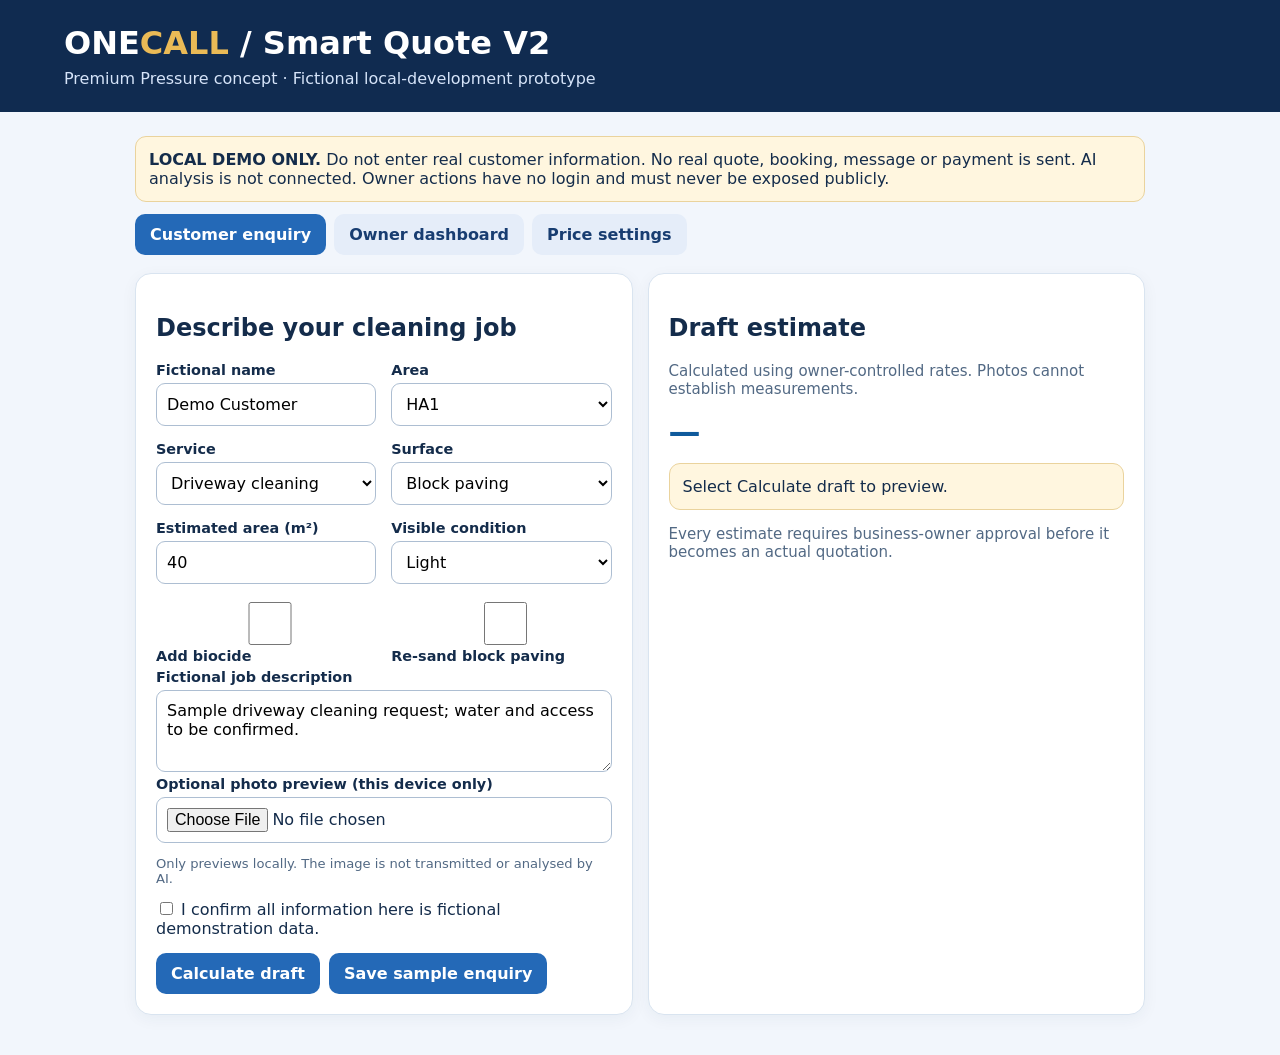
==== prototype/web/index.html @ b8e5b9e5 "Add local API-connected customer and owner demonstration interface" ====
<!doctype html>
<html lang="en-GB"><head><meta charset="utf-8"><meta name="viewport" content="width=device-width,initial-scale=1"><title>ONECALL — Local Smart Quote V2</title>
<style>
:root{font-family:system-ui,-apple-system,Segoe UI,sans-serif;background:#f2f6fc;color:#142c4b}*{box-sizing:border-box}body{margin:0}header{background:#102b50;color:white;padding:24px 5vw}h1{margin:0}header p{margin:7px 0 0;color:#d6e4f9}.wrap{max-width:1040px;margin:24px auto;padding:0 15px}nav{display:flex;gap:8px;margin-bottom:18px;flex-wrap:wrap}button{border:0;background:#2469b7;color:white;font:inherit;font-weight:650;border-radius:10px;padding:11px 15px;cursor:pointer}button.secondary{background:#e5edf9;color:#183d71}button.warn{background:#915346}button:focus-visible,input:focus-visible,select:focus-visible,textarea:focus-visible{outline:3px solid #ebb94d;outline-offset:2px}button[disabled]{opacity:.5;cursor:not-allowed}.card{background:white;border:1px solid #d9e4f0;border-radius:16px;padding:20px;margin:0 0 16px;box-shadow:0 4px 16px #1736540d}.grid{display:grid;grid-template-columns:repeat(2,minmax(0,1fr));gap:15px}.field label{font-size:.9rem;font-weight:700;display:block;margin-bottom:5px}.field input,.field select,.field textarea{width:100%;min-height:43px;padding:10px;border:1px solid #adbed2;border-radius:9px;font:inherit;background:white}.field textarea{min-height:82px}.muted{color:#526984;font-size:.94rem}.notice{background:#fff6df;border:1px solid #ead39d;border-radius:11px;padding:13px;margin:12px 0}.total{font-size:2rem;font-weight:900;color:#0f5a9c}.actions{display:flex;gap:9px;flex-wrap:wrap;align-items:center}.hidden{display:none}.line{display:flex;justify-content:space-between;border-bottom:1px solid #e6edf5;padding:8px 0;gap:10px}.small{font-size:.82rem}.positive{color:#17613d}.error{color:#a72525}.pill{display:inline-block;background:#e2ecf9;border-radius:20px;padding:3px 9px;font-size:.82rem}.rules{display:grid;grid-template-columns:repeat(3,minmax(0,1fr));gap:12px}@media(max-width:700px){.grid,.rules{grid-template-columns:1fr}header{padding:18px}} 
</style></head><body><header><h1>ONE<span style="color:#eaba56">CALL</span> / Smart Quote V2</h1><p>Premium Pressure concept · Fictional local-development prototype</p></header>
<main class="wrap">
<div class="notice"><b>LOCAL DEMO ONLY.</b> Do not enter real customer information. No real quote, booking, message or payment is sent. AI analysis is not connected. Owner actions have no login and must never be exposed publicly.</div>
<nav><button id="showCustomer">Customer enquiry</button><button id="showOwner" class="secondary">Owner dashboard</button><button id="showRules" class="secondary">Price settings</button></nav>
<section id="customer"><div class="grid"><div class="card"><h2>Describe your cleaning job</h2><form id="jobForm">
<div class="grid">
<div class="field"><label for="name">Fictional name</label><input id="name" value="Demo Customer" maxlength="60" required></div>
<div class="field"><label for="postcode">Area</label><select id="postcode"><option>HA1</option><option>HA2</option><option>HA3</option><option>HA5</option><option>UB5</option></select></div>
<div class="field"><label for="service">Service</label><select id="service"><option value="driveway">Driveway cleaning</option><option value="patio">Patio cleaning</option></select></div>
<div class="field"><label for="surface">Surface</label><select id="surface"><option value="block_paving">Block paving</option><option value="concrete">Concrete</option><option value="patio_slabs">Patio slabs</option><option value="other">Other / unsure</option></select></div>
<div class="field"><label for="area">Estimated area (m²)</label><input id="area" type="number" min="1" max="2000" step=".01" value="40" required></div>
<div class="field"><label for="condition">Visible condition</label><select id="condition"><option value="light">Light</option><option value="moderate">Moderate</option><option value="heavy">Heavy</option></select></div>
<div class="field"><label><input id="biocide" type="checkbox"> Add biocide</label></div>
<div class="field"><label><input id="resanding" type="checkbox"> Re-sand block paving</label></div></div>
<div class="field"><label for="description">Fictional job description</label><textarea id="description" maxlength="1000" required>Sample driveway cleaning request; water and access to be confirmed.</textarea></div>
<div class="field"><label for="photo">Optional photo preview (this device only)</label><input id="photo" type="file" accept="image/*"><p class="muted small">Only previews locally. The image is not transmitted or analysed by AI.</p><img id="photoPreview" alt="Local photo preview" class="hidden" style="max-width:100%;max-height:180px"></div>
<label><input id="fictional" type="checkbox" required> I confirm all information here is fictional demonstration data.</label>
<div class="actions" style="margin-top:15px"><button type="button" id="estimateBtn">Calculate draft</button><button type="submit">Save sample enquiry</button></div></form></div>
<div class="card"><h2>Draft estimate</h2><p class="muted">Calculated using owner-controlled rates. Photos cannot establish measurements.</p><div id="quoteTotal" class="total">—</div><div id="lines"></div><div id="flags" class="notice">Select Calculate draft to preview.</div><p class="muted">Every estimate requires business-owner approval before it becomes an actual quotation.</p></div></div></section>
<section id="owner" class="hidden"><div class="card"><h2>Owner review (simulation)</h2><p class="muted">All records are fictional and remain in the local SQLite demo database.</p><button type="button" id="refresh">Refresh enquiries</button><div id="enquiries"></div></div></section>
<section id="rules" class="hidden"><div class="card"><h2>Business pricing settings</h2><p class="muted">These are example rates. Changing them affects new draft estimates, not existing saved snapshots.</p><form id="ratesForm"><div id="rateFields" class="rules"></div><label><input type="checkbox" id="vat_enabled"> Apply VAT</label><div class="actions" style="margin-top:16px"><button type="submit">Save demonstration rates</button></div></form></div></section>
<p id="message" role="status" aria-live="polite"></p></main><script src="/app.js" defer></script></body></html>
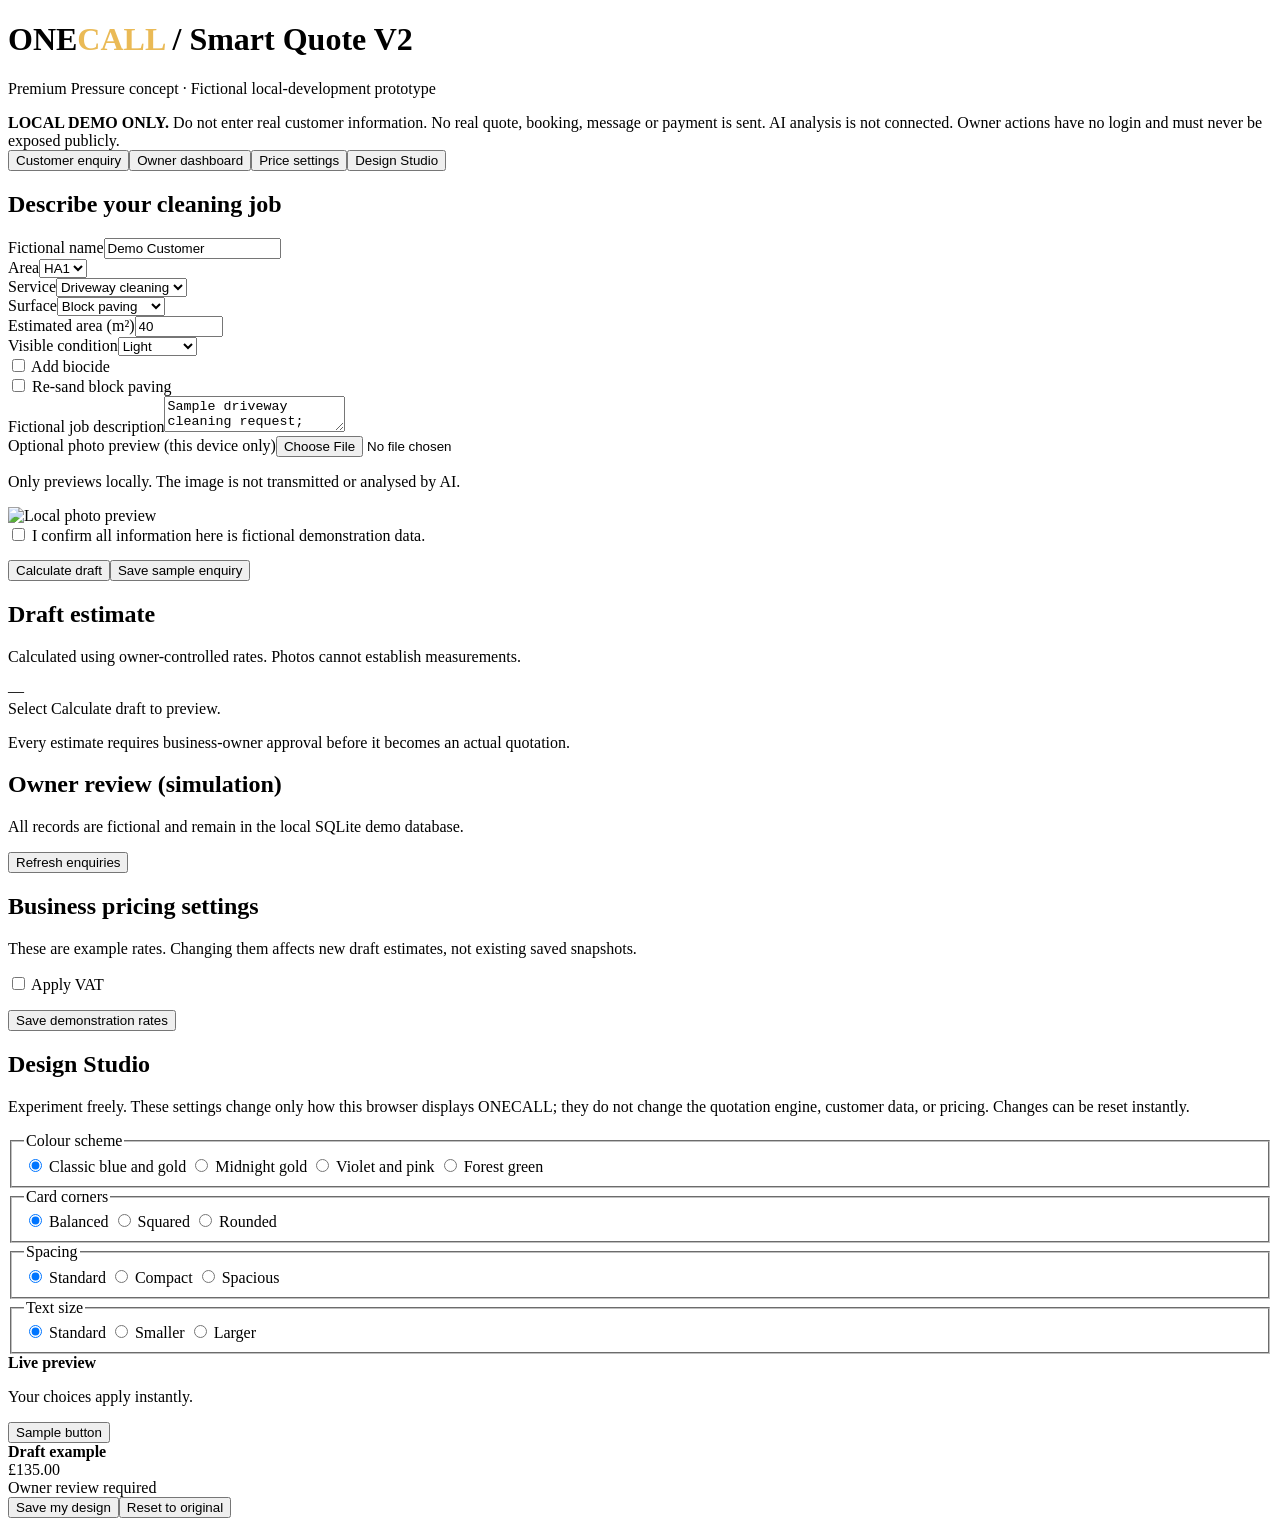
==== commit 38a9260d: "Add editable Design Studio, move appearance to modular stylesheet" ====
--- a/prototype/web/index.html
+++ b/prototype/web/index.html
@@ -1,11 +1,9 @@
 <!doctype html>
 <html lang="en-GB"><head><meta charset="utf-8"><meta name="viewport" content="width=device-width,initial-scale=1"><title>ONECALL — Local Smart Quote V2</title>
-<style>
-:root{font-family:system-ui,-apple-system,Segoe UI,sans-serif;background:#f2f6fc;color:#142c4b}*{box-sizing:border-box}body{margin:0}header{background:#102b50;color:white;padding:24px 5vw}h1{margin:0}header p{margin:7px 0 0;color:#d6e4f9}.wrap{max-width:1040px;margin:24px auto;padding:0 15px}nav{display:flex;gap:8px;margin-bottom:18px;flex-wrap:wrap}button{border:0;background:#2469b7;color:white;font:inherit;font-weight:650;border-radius:10px;padding:11px 15px;cursor:pointer}button.secondary{background:#e5edf9;color:#183d71}button.warn{background:#915346}button:focus-visible,input:focus-visible,select:focus-visible,textarea:focus-visible{outline:3px solid #ebb94d;outline-offset:2px}button[disabled]{opacity:.5;cursor:not-allowed}.card{background:white;border:1px solid #d9e4f0;border-radius:16px;padding:20px;margin:0 0 16px;box-shadow:0 4px 16px #1736540d}.grid{display:grid;grid-template-columns:repeat(2,minmax(0,1fr));gap:15px}.field label{font-size:.9rem;font-weight:700;display:block;margin-bottom:5px}.field input,.field select,.field textarea{width:100%;min-height:43px;padding:10px;border:1px solid #adbed2;border-radius:9px;font:inherit;background:white}.field textarea{min-height:82px}.muted{color:#526984;font-size:.94rem}.notice{background:#fff6df;border:1px solid #ead39d;border-radius:11px;padding:13px;margin:12px 0}.total{font-size:2rem;font-weight:900;color:#0f5a9c}.actions{display:flex;gap:9px;flex-wrap:wrap;align-items:center}.hidden{display:none}.line{display:flex;justify-content:space-between;border-bottom:1px solid #e6edf5;padding:8px 0;gap:10px}.small{font-size:.82rem}.positive{color:#17613d}.error{color:#a72525}.pill{display:inline-block;background:#e2ecf9;border-radius:20px;padding:3px 9px;font-size:.82rem}.rules{display:grid;grid-template-columns:repeat(3,minmax(0,1fr));gap:12px}@media(max-width:700px){.grid,.rules{grid-template-columns:1fr}header{padding:18px}} 
-</style></head><body><header><h1>ONE<span style="color:#eaba56">CALL</span> / Smart Quote V2</h1><p>Premium Pressure concept · Fictional local-development prototype</p></header>
+<link rel="stylesheet" href="/styles.css"></head><body><header><h1>ONE<span style="color:#eaba56">CALL</span> / Smart Quote V2</h1><p>Premium Pressure concept · Fictional local-development prototype</p></header>
 <main class="wrap">
 <div class="notice"><b>LOCAL DEMO ONLY.</b> Do not enter real customer information. No real quote, booking, message or payment is sent. AI analysis is not connected. Owner actions have no login and must never be exposed publicly.</div>
-<nav><button id="showCustomer">Customer enquiry</button><button id="showOwner" class="secondary">Owner dashboard</button><button id="showRules" class="secondary">Price settings</button></nav>
+<nav><button id="showCustomer">Customer enquiry</button><button id="showOwner" class="secondary">Owner dashboard</button><button id="showRules" class="secondary">Price settings</button><button id="showAppearance" class="secondary">Design Studio</button></nav>
 <section id="customer"><div class="grid"><div class="card"><h2>Describe your cleaning job</h2><form id="jobForm">
 <div class="grid">
 <div class="field"><label for="name">Fictional name</label><input id="name" value="Demo Customer" maxlength="60" required></div>
@@ -23,4 +21,31 @@
 <div class="card"><h2>Draft estimate</h2><p class="muted">Calculated using owner-controlled rates. Photos cannot establish measurements.</p><div id="quoteTotal" class="total">—</div><div id="lines"></div><div id="flags" class="notice">Select Calculate draft to preview.</div><p class="muted">Every estimate requires business-owner approval before it becomes an actual quotation.</p></div></div></section>
 <section id="owner" class="hidden"><div class="card"><h2>Owner review (simulation)</h2><p class="muted">All records are fictional and remain in the local SQLite demo database.</p><button type="button" id="refresh">Refresh enquiries</button><div id="enquiries"></div></div></section>
 <section id="rules" class="hidden"><div class="card"><h2>Business pricing settings</h2><p class="muted">These are example rates. Changing them affects new draft estimates, not existing saved snapshots.</p><form id="ratesForm"><div id="rateFields" class="rules"></div><label><input type="checkbox" id="vat_enabled"> Apply VAT</label><div class="actions" style="margin-top:16px"><button type="submit">Save demonstration rates</button></div></form></div></section>
-<p id="message" role="status" aria-live="polite"></p></main><script src="/app.js" defer></script></body></html>+<section id="appearance" class="hidden"><div class="card"><h2>Design Studio</h2>
+<p class="muted">Experiment freely. These settings change only how this browser displays ONECALL; they do not change the quotation engine, customer data, or pricing. Changes can be reset instantly.</p>
+<form id="designForm"><div class="appearance-grid">
+<fieldset><legend>Colour scheme</legend>
+<label><input type="radio" name="theme" value="classic" checked> Classic blue and gold</label>
+<label><input type="radio" name="theme" value="midnight"> Midnight gold</label>
+<label><input type="radio" name="theme" value="violet"> Violet and pink</label>
+<label><input type="radio" name="theme" value="forest"> Forest green</label>
+</fieldset>
+<fieldset><legend>Card corners</legend>
+<label><input type="radio" name="shape" value="standard" checked> Balanced</label>
+<label><input type="radio" name="shape" value="square"> Squared</label>
+<label><input type="radio" name="shape" value="soft"> Rounded</label>
+</fieldset>
+<fieldset><legend>Spacing</legend>
+<label><input type="radio" name="density" value="standard" checked> Standard</label>
+<label><input type="radio" name="density" value="compact"> Compact</label>
+<label><input type="radio" name="density" value="spacious"> Spacious</label>
+</fieldset>
+<fieldset><legend>Text size</legend>
+<label><input type="radio" name="type" value="standard" checked> Standard</label>
+<label><input type="radio" name="type" value="small"> Smaller</label>
+<label><input type="radio" name="type" value="large"> Larger</label>
+</fieldset></div>
+<div class="preview-strip"><div class="card"><b>Live preview</b><p class="muted">Your choices apply instantly.</p><button type="button" id="previewButton">Sample button</button></div><div class="card"><b>Draft example</b><div class="total">£135.00</div><span class="pill">Owner review required</span></div></div>
+<div class="actions"><button type="submit">Save my design</button><button type="button" id="resetDesign" class="secondary">Reset to original</button></div>
+<p id="designMessage" role="status" aria-live="polite" class="muted"></p></form></div></section>
+<p id="message" role="status" aria-live="polite"></p></main><script src="/design.js" defer></script><script src="/app.js" defer></script></body></html>
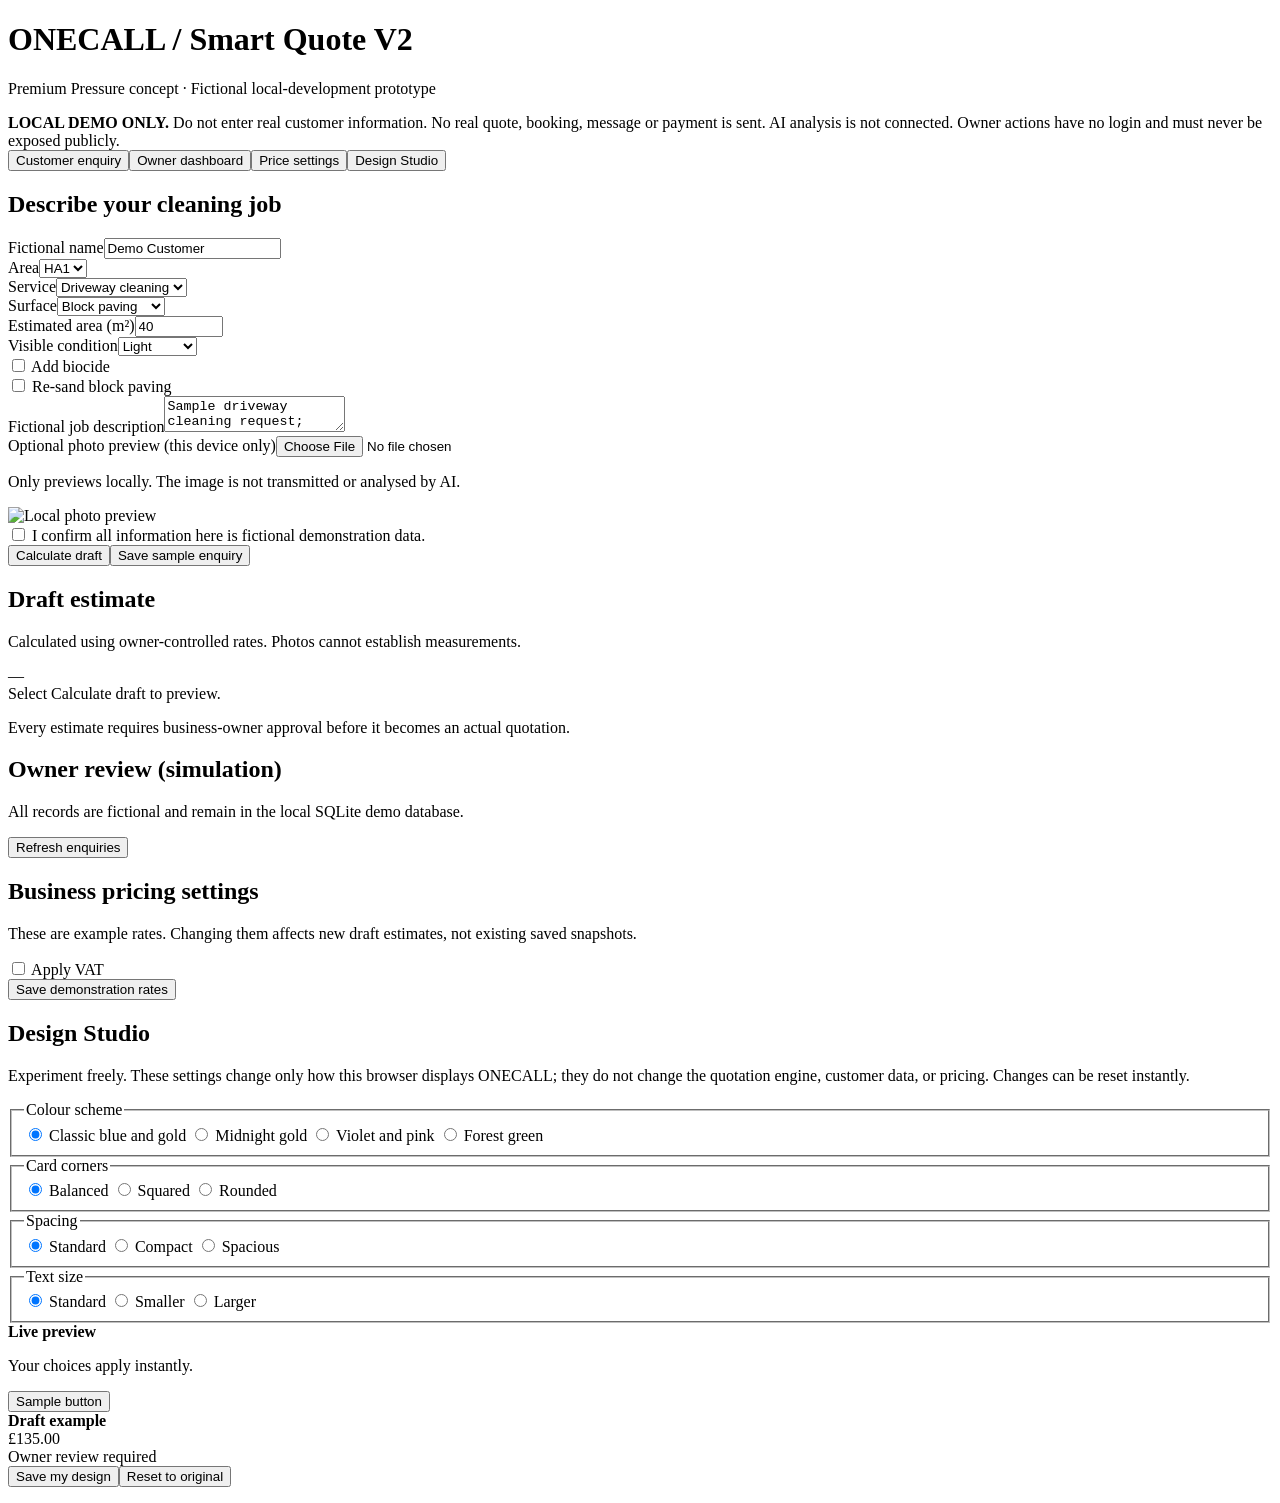
==== commit 619c83f8: "Remove all inline styles for CSP-safe theme switching" ====
--- a/prototype/web/index.html
+++ b/prototype/web/index.html
@@ -1,6 +1,6 @@
 <!doctype html>
 <html lang="en-GB"><head><meta charset="utf-8"><meta name="viewport" content="width=device-width,initial-scale=1"><title>ONECALL — Local Smart Quote V2</title>
-<link rel="stylesheet" href="/styles.css"></head><body><header><h1>ONE<span style="color:#eaba56">CALL</span> / Smart Quote V2</h1><p>Premium Pressure concept · Fictional local-development prototype</p></header>
+<link rel="stylesheet" href="/styles.css"></head><body><header><h1>ONE<span class="wordmark-accent">CALL</span> / Smart Quote V2</h1><p>Premium Pressure concept · Fictional local-development prototype</p></header>
 <main class="wrap">
 <div class="notice"><b>LOCAL DEMO ONLY.</b> Do not enter real customer information. No real quote, booking, message or payment is sent. AI analysis is not connected. Owner actions have no login and must never be exposed publicly.</div>
 <nav><button id="showCustomer">Customer enquiry</button><button id="showOwner" class="secondary">Owner dashboard</button><button id="showRules" class="secondary">Price settings</button><button id="showAppearance" class="secondary">Design Studio</button></nav>
@@ -15,12 +15,12 @@
 <div class="field"><label><input id="biocide" type="checkbox"> Add biocide</label></div>
 <div class="field"><label><input id="resanding" type="checkbox"> Re-sand block paving</label></div></div>
 <div class="field"><label for="description">Fictional job description</label><textarea id="description" maxlength="1000" required>Sample driveway cleaning request; water and access to be confirmed.</textarea></div>
-<div class="field"><label for="photo">Optional photo preview (this device only)</label><input id="photo" type="file" accept="image/*"><p class="muted small">Only previews locally. The image is not transmitted or analysed by AI.</p><img id="photoPreview" alt="Local photo preview" class="hidden" style="max-width:100%;max-height:180px"></div>
+<div class="field"><label for="photo">Optional photo preview (this device only)</label><input id="photo" type="file" accept="image/*"><p class="muted small">Only previews locally. The image is not transmitted or analysed by AI.</p><img id="photoPreview" alt="Local photo preview" class="hidden photo-preview"></div>
 <label><input id="fictional" type="checkbox" required> I confirm all information here is fictional demonstration data.</label>
-<div class="actions" style="margin-top:15px"><button type="button" id="estimateBtn">Calculate draft</button><button type="submit">Save sample enquiry</button></div></form></div>
+<div class="actions top-space"><button type="button" id="estimateBtn">Calculate draft</button><button type="submit">Save sample enquiry</button></div></form></div>
 <div class="card"><h2>Draft estimate</h2><p class="muted">Calculated using owner-controlled rates. Photos cannot establish measurements.</p><div id="quoteTotal" class="total">—</div><div id="lines"></div><div id="flags" class="notice">Select Calculate draft to preview.</div><p class="muted">Every estimate requires business-owner approval before it becomes an actual quotation.</p></div></div></section>
 <section id="owner" class="hidden"><div class="card"><h2>Owner review (simulation)</h2><p class="muted">All records are fictional and remain in the local SQLite demo database.</p><button type="button" id="refresh">Refresh enquiries</button><div id="enquiries"></div></div></section>
-<section id="rules" class="hidden"><div class="card"><h2>Business pricing settings</h2><p class="muted">These are example rates. Changing them affects new draft estimates, not existing saved snapshots.</p><form id="ratesForm"><div id="rateFields" class="rules"></div><label><input type="checkbox" id="vat_enabled"> Apply VAT</label><div class="actions" style="margin-top:16px"><button type="submit">Save demonstration rates</button></div></form></div></section>
+<section id="rules" class="hidden"><div class="card"><h2>Business pricing settings</h2><p class="muted">These are example rates. Changing them affects new draft estimates, not existing saved snapshots.</p><form id="ratesForm"><div id="rateFields" class="rules"></div><label><input type="checkbox" id="vat_enabled"> Apply VAT</label><div class="actions top-space"><button type="submit">Save demonstration rates</button></div></form></div></section>
 <section id="appearance" class="hidden"><div class="card"><h2>Design Studio</h2>
 <p class="muted">Experiment freely. These settings change only how this browser displays ONECALL; they do not change the quotation engine, customer data, or pricing. Changes can be reset instantly.</p>
 <form id="designForm"><div class="appearance-grid">
